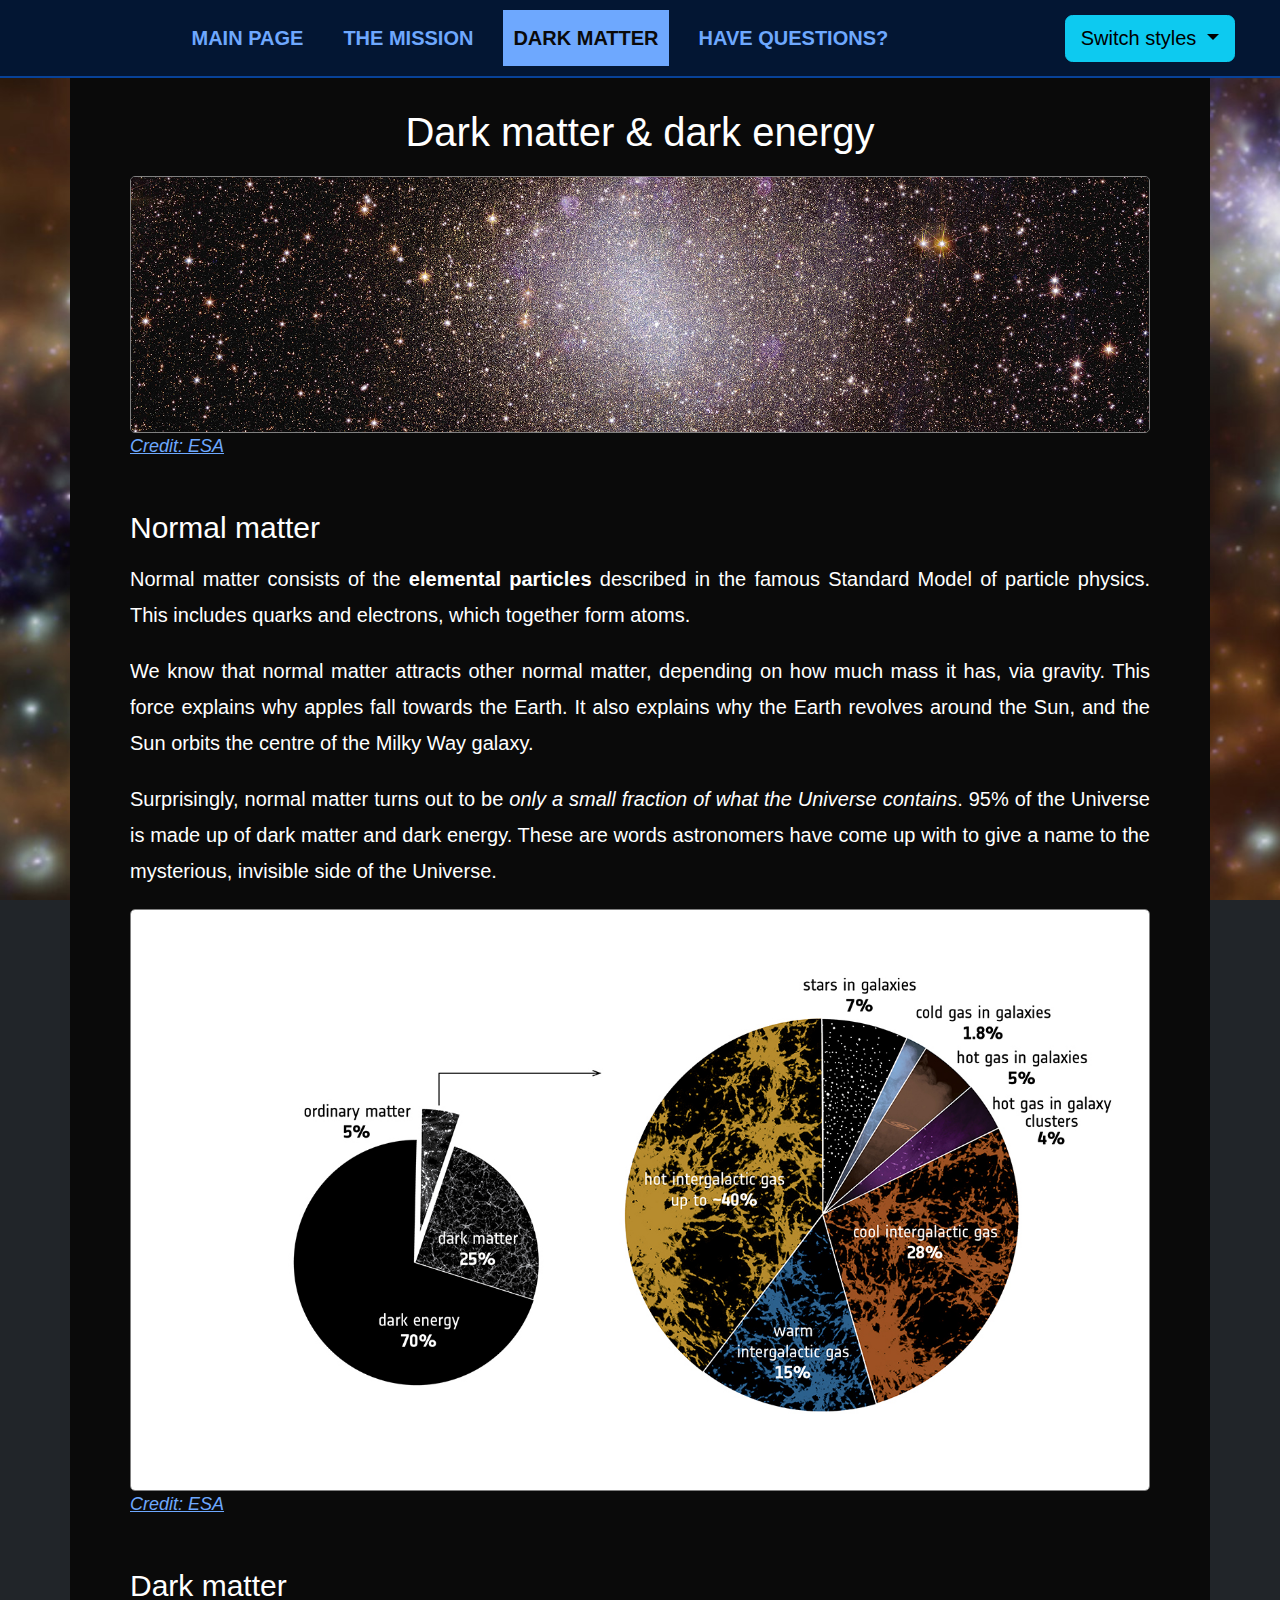
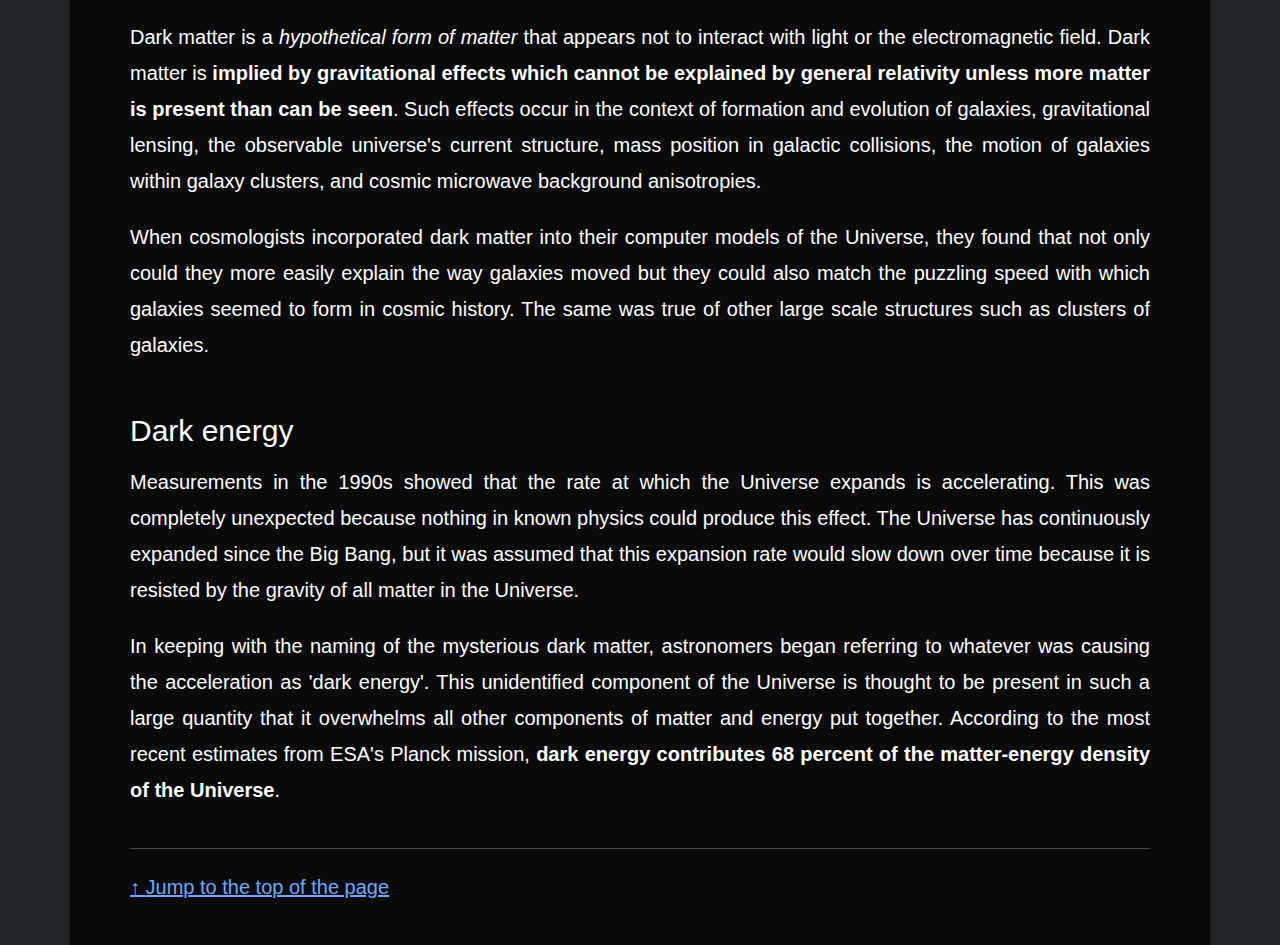
==== darkmatter.html @ 0a7fa9ac "initial" ====
<!DOCTYPE html>
<html lang="en" class="default">

<head>
    <meta charset="UTF-8">
    <meta name="viewport" content="width=device-width, initial-scale=1.0">
    <link href="https://cdn.jsdelivr.net/npm/bootstrap@5.3.3/dist/css/bootstrap.min.css" rel="stylesheet"
        integrity="sha384-QWTKZyjpPEjISv5WaRU9OFeRpok6YctnYmDr5pNlyT2bRjXh0JMhjY6hW+ALEwIH" crossorigin="anonymous">
    <link rel="stylesheet" href="./css/style.css">
    <title>Dark matter &amp; dark energy - Euclid space telescope</title>
</head>

<body data-bs-theme="dark">

    <!-- HEADER -->
    <header id="top">
        <div class="row">
            <div class="col-12">
                <nav>
                    <h2 class="visually-hidden">Jump within the page</h2>
                    <a href="#content" class="visually-hidden-focusable">Jump to content</a>
                </nav>
                <nav
                    class="navbar navbar-expand-lg bg-primary-subtle sticky-top border-bottom border-2 border-primary-subtle">
                    <div class="container-fluid">
                        <button class="navbar-toggler" type="button" data-bs-toggle="collapse"
                            data-bs-target="#navbarNav" aria-controls="navbarNav" aria-expanded="false"
                            aria-label="Toggle navigation">
                            <span class="navbar-toggler-icon"></span>
                        </button>
                        <div class="collapse navbar-collapse justify-content-center" id="navbarNav">
                            <div class="navbar-nav">
                                <a class="nav-link" href="./index.html">Main page</a>
                                <a class="nav-link" href="./mission.html">The mission</a>
                                <a class="nav-link active" aria-current="page" href="#">Dark matter</a>
                                <a class="nav-link" href="./questions.html">Have questions?</a>
                            </div><!-- navbar-nav -->
                        </div><!-- collapsing navbar -->

                        <aside class="dropdown">
                            <button class="btn btn-info dropdown-toggle" type="button" data-bs-toggle="dropdown"
                                aria-expanded="false">
                                Switch styles
                            </button>
                            <ul class="dropdown-menu">
                                <li><a class="dropdown-item theme" href="#" id="default">Default</a></li>
                                <li><a class="dropdown-item theme" href="#" id="large">Large text</a></li>
                                <li><a class="dropdown-item theme" href="#" id="contrast">High contrast</a></li>
                            </ul>
                        </aside>
                    </div><!-- container-fluid -->
                </nav><!-- navbar -->
            </div><!-- col -->
        </div><!-- row -->
    </header>


    <div class="container-lg">
        <!-- MAIN -->
        <main id="content">
            <article>
                <h1>Dark matter &amp; dark energy</h1>
                <a href="./media/NGC_6822.jpg" target="_blank">
                    <figure>
                        <img src="./media/NGC_6822_sm.jpg"
                            alt="A round white galaxy with stars in different colors around it">
                        <figcaption>Credit: ESA</figcaption>
                    </figure>
                </a>

                <!-- normal matter -->
                <section>
                    <h2>Normal matter</h2>
                    <p>Normal matter consists of the <strong>elemental particles</strong> described in the famous
                        Standard Model of
                        particle
                        physics. This
                        includes quarks and electrons, which together form atoms.</p>
                    <p>We know that normal matter attracts other normal matter, depending on how much mass it has, via
                        gravity.
                        This force
                        explains why apples fall towards the Earth. It also explains why the Earth revolves around the
                        Sun,
                        and
                        the Sun orbits
                        the centre of the Milky Way galaxy.</p>
                    <p>Surprisingly, normal matter turns out to be <em>only a small fraction of what the Universe
                            contains</em>.
                        95%
                        of
                        the Universe is
                        made up of dark matter and dark energy. These are words astronomers have come up with to give a
                        name
                        to
                        the mysterious,
                        invisible side of the Universe.</p>

                    <a href="./media/cosmic_matter.jpg" target="_blank">
                        <figure>

                            <img src="./media/cosmic_matter_sm.jpg"
                                alt="Two pie charts; the first one shows 70% dark energy, 25% dark matter, 5% ordinary matter; the second chart details the distribution of ordinary matter, with up to around 40% hot intergalactic gas, 15% warm intergalactic gas, 28% cool intergalactic gas, 4% hot gas in galaxy clusters, 5% hot gas in galaxies, 1.8% cold gas in galaxies, 7% stars in galaxies">
                            <figcaption>Credit: ESA</figcaption>
                        </figure>
                    </a>
                </section><!-- normal matter -->

                <!-- dark matter -->
                <section>
                    <h2>Dark matter</h2>
                    <p>Dark matter is a <em>hypothetical form of matter</em> that appears not to interact with light or
                        the
                        electromagnetic field. Dark
                        matter is <strong>implied by gravitational effects which cannot be explained by general
                            relativity
                            unless more
                            matter is present
                            than can be seen</strong>. Such effects occur in the context of formation and evolution of
                        galaxies,
                        gravitational lensing, the
                        observable universe's current structure, mass position in galactic collisions, the motion of
                        galaxies
                        within galaxy
                        clusters, and cosmic microwave background anisotropies.</p>
                    <p>When cosmologists incorporated dark matter into their computer models of the Universe, they found
                        that
                        not only could
                        they more easily explain the way galaxies moved but they could also match the puzzling speed
                        with which
                        galaxies seemed
                        to form in cosmic history. The same was true of other large scale structures such as clusters of
                        galaxies.</p>
                </section><!-- dark matter -->

                <!-- dark energy -->
                <section>
                    <h2>Dark energy</h2>
                    <p>Measurements in the 1990s showed that the rate at which the Universe expands is accelerating.
                        This was
                        completely
                        unexpected because nothing in known physics could produce this effect. The Universe has
                        continuously
                        expanded since the
                        Big Bang, but it was assumed that this expansion rate would slow down over time because it is
                        resisted
                        by the gravity of
                        all matter in the Universe.</p>
                    <p>In keeping with the naming of the mysterious dark matter, astronomers began referring to whatever
                        was
                        causing the
                        acceleration as 'dark energy'. This unidentified component of the Universe is thought to be
                        present in
                        such a large
                        quantity that it overwhelms all other components of matter and energy put together. According to
                        the
                        most recent
                        estimates from ESA's Planck mission, <strong>dark energy contributes 68 percent of the
                            matter-energy
                            density of
                            the Universe</strong>.</p>
                </section><!-- dark energy -->
            </article>
        </main>


        <!-- FOOTER -->
        <footer>
            <hr>
            <p><a href="#top" class="to_top">Jump to the top of the page</a></p>
        </footer>

    </div><!-- container -->

    <!-- Bootstrap JS -->
    <script src="https://cdn.jsdelivr.net/npm/bootstrap@5.3.3/dist/js/bootstrap.bundle.min.js"
        integrity="sha384-YvpcrYf0tY3lHB60NNkmXc5s9fDVZLESaAA55NDzOxhy9GkcIdslK1eN7N6jIeHz"
        crossorigin="anonymous"></script><!-- Bootstrap JS -->

    <script src="./js/theme.js"></script>
</body>
</html>
---- css/style.css ----
:root {
    font-size: 20px;
}

:root.large,
:root.contrast {
    font-size: 24px;
}

:root.default,
:root.large {
    --bg: #0a0a0a;
    --text: white;
    --link: #6ea8fe;
    --link-visited: #c83cc8;
    --nav-bg: #031633;
    --nav-border: #084298;
    --media-border: gray;
}

:root.contrast {
    --bg: black;
    --text: yellow;
    --link: #9896fd;
    --link-visited: #1a891a;
    --nav-bg: #0a0a0a;
    --nav-border: var(--text);
    --media-border: white;
}

body {
    background-image: url('../media/background.jpg');
    background-attachment: fixed;
    background-size: cover;
    color: var(--text);
    font-size: 1rem;
    line-height: 1.8rem;
    font-family: "Segoe UI", Arial, sans-serif;
    text-align: justify;
}

body.video-transcript {
    background-image: none;
    background-color: black;
}

.row,
.col-12 {
    max-width: 100%;
    margin: 0 0;
    padding: 0 0;
}

.container-lg {
    background-color: var(--bg);
    margin: 0 auto;
    padding: 0.5rem 3rem 1rem 3rem;
}

.container-lg a {
    color: var(--link);
}

.container-lg a:visited {
    color: var(--link-visited);
}



/* HEADER */
.navbar {
    background-color: var(--nav-bg) !important;
    border-bottom: 2px solid var(--nav-border) !important;
}

.nav-link {
    text-transform: uppercase;
    font-weight: bold;
    margin: 0 0.5em;
}

.nav-link {
    color: var(--link);
}

.nav-link[aria-current=page],
.nav-link:hover {
    background-color: var(--link) !important;
    color: var(--bg) !important;
}

.navbar-toggler {
    background-color: var(--nav-bg);
    border: 3px solid var(--link);
    color: var(--link);
}

.navbar-toggler:hover {
    background-color: var(--link);
}

.dropdown-toggle {
    font-size: 1em;
    margin-right: 1.5em;
}

.dropdown-menu {
    font-size: 1em;
    background-color: black;
}

.dropdown-item.active {
    background-color: #0c52bb;
}

.dropdown-item:not(.active):hover {
    background-color: #212121;
}

#default,
#large {
    color: white;
}

#large,
#contrast {
    font-size: 1.3em;
}

#contrast {
    color: yellow;
}
/* HEADER END */



/* MAIN */
h1 {
    font-size: 2em;
    text-align: center;
    margin: 0.5em 0;
}

h2 {
    font-size: 1.5em;
    margin: 1em 0 0.5em 0;
}

h3 {
    font-size: 1.2em;
    margin: 1em 0 0.5em 0;
}

.lead {
    font-size: 1.2em;
}

img,
video {
    width: 100%;
    border: 1px solid var(--media-border);
    border-radius: 5px;
}

figcaption {
    font-size: 0.9em;
    line-height: 1.5em;
    font-style: italic;
}

.thumbnail {
    margin-bottom: 0.5em;
    width: 30%;
}

.thumbnail-left {
    margin-right: 1em;
    float: left;
}

.thumbnail-right {
    margin-left: 1em;
    float: right;
}

li {
    text-align: left;
}

section {
    overflow: hidden;
}

caption {
    color: var(--text);
}

form .col-12 {
    padding: 0.5em;
}

input[type=submit],
input[type=submit]:hover,
input[type=reset],
input[type=reset]:hover {
    color: white;
}

input[type=submit] {
    background-color: #0c52bb;
}

input[type=submit]:hover {
    background-color: #084196;
}

input[type=reset] {
    background-color: #ae091a;
}

input[type=reset]:hover {
    background-color: #970716;
}

.print-only {
    display: none;
}

.transcript {
    color: black !important;
}
/* MAIN END */



/* FOOTER */
.to_top::before {
    content: "\2191  ";
}
/* FOOTER END */



/* TRANSCRIPT */
.description {
    font-style: italic;
}

.description::before {
    content: "[";
}

.description::after {
    content: "]";
}

.speaker {
    font-weight: bold;
}
/* TRANSCRIPT END */



@media screen and (max-width: 991px) {
    body {
        background-image: none;
    }

    .container-lg {
        padding: 0.5rem 1rem 1rem 1rem;
    }

    .thumbnail {
        width: 100%;
    }

    #navbarNav {
        margin: 0.5em 0;
    }

    .nav-link {
        padding-left: 0.5em;
    }
}



@media print {
    body {
        line-height: 1.5rem;
    }

    .container-lg {
        margin: 0;
    }

    body,
    caption,
    th,
    td {
        color: black !important;
    }

    header,
    footer,
    .submission,
    video,
    .transcript {
        display: none;
    }

    a::after {
        content: " (" attr(href) ")";
    }

    a:link, a:visited {
        color: #6ea8fe !important;
        word-wrap: break-word;
    }

    h1,
    h2,
    h3 {
        line-height: 1rem;
    }

    .print-only {
        display: inline;
    }

    figure {
        width: 70%;
        margin: 0 auto;
    }

    th, td {
        border: 1px solid black;
    }

    abbr {
        text-decoration: none !important;
    }

    textarea,
    input {
        background-color: white !important;
    }
}
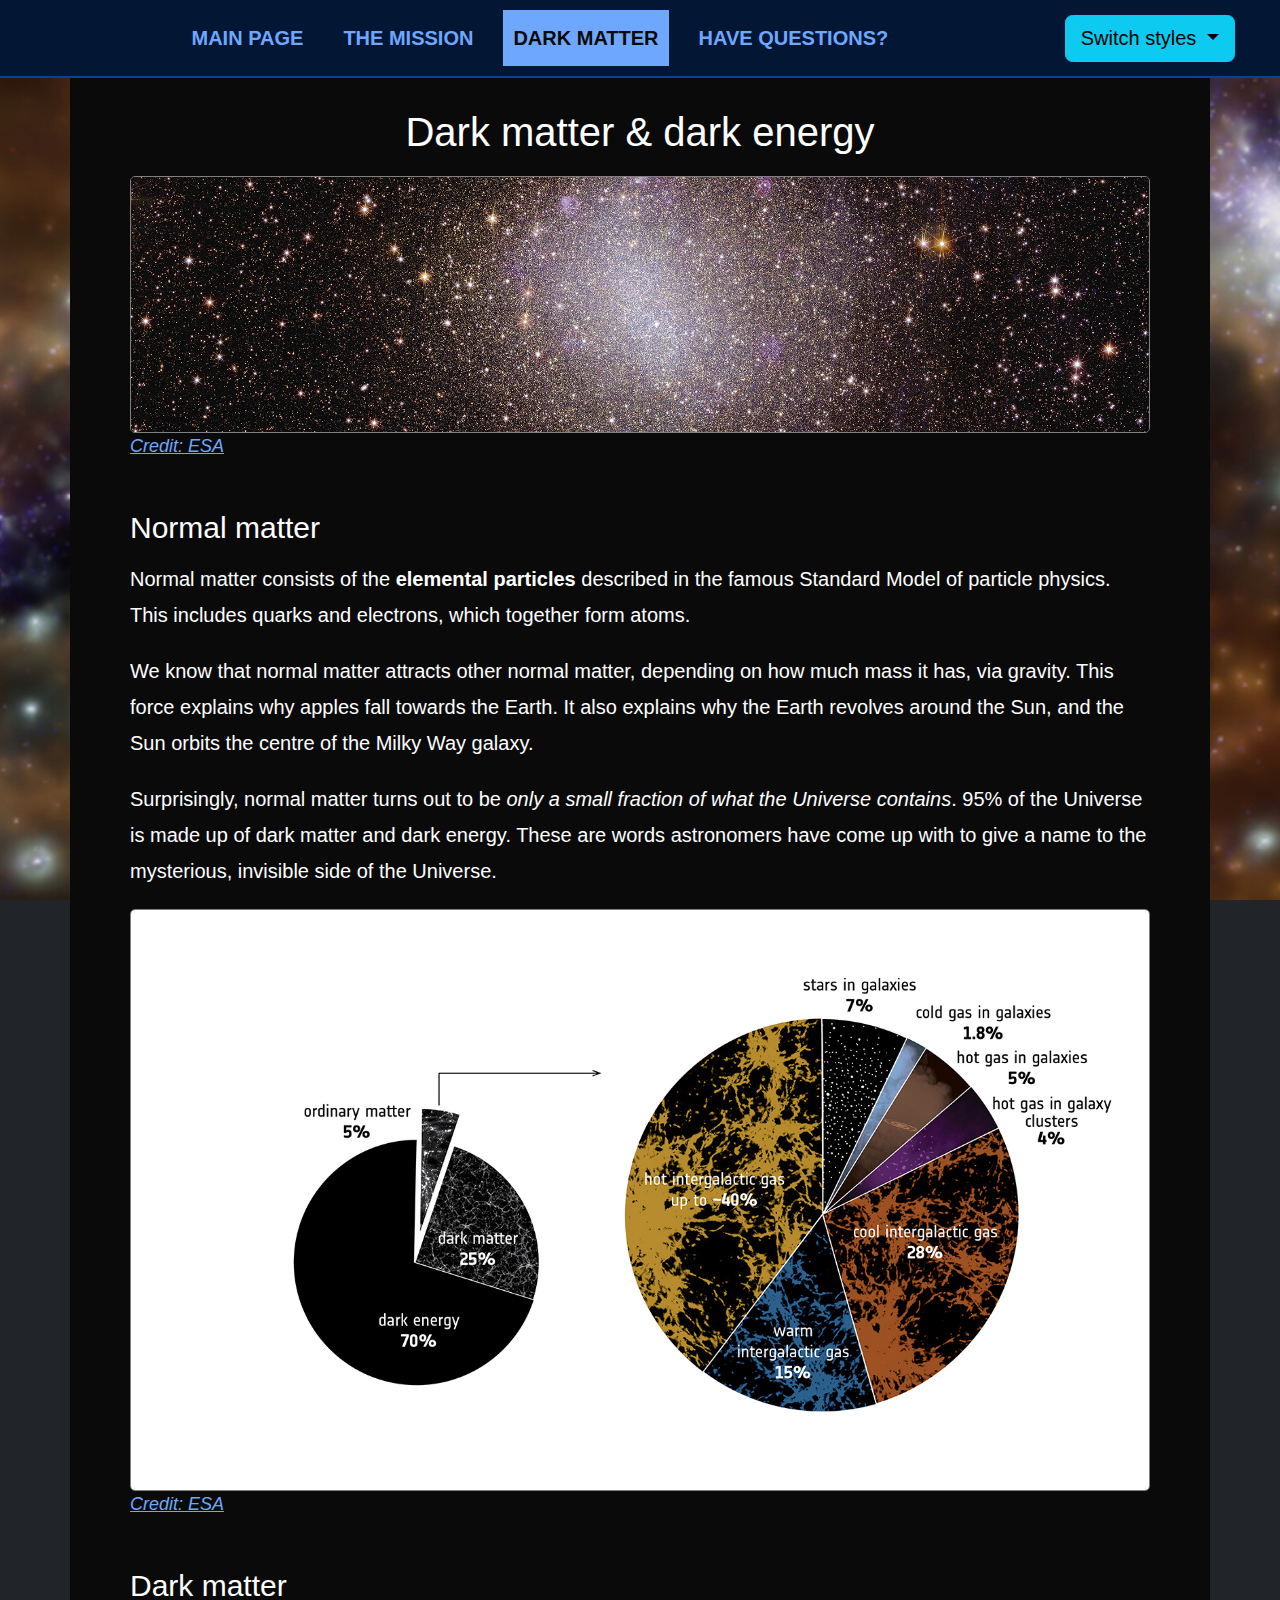
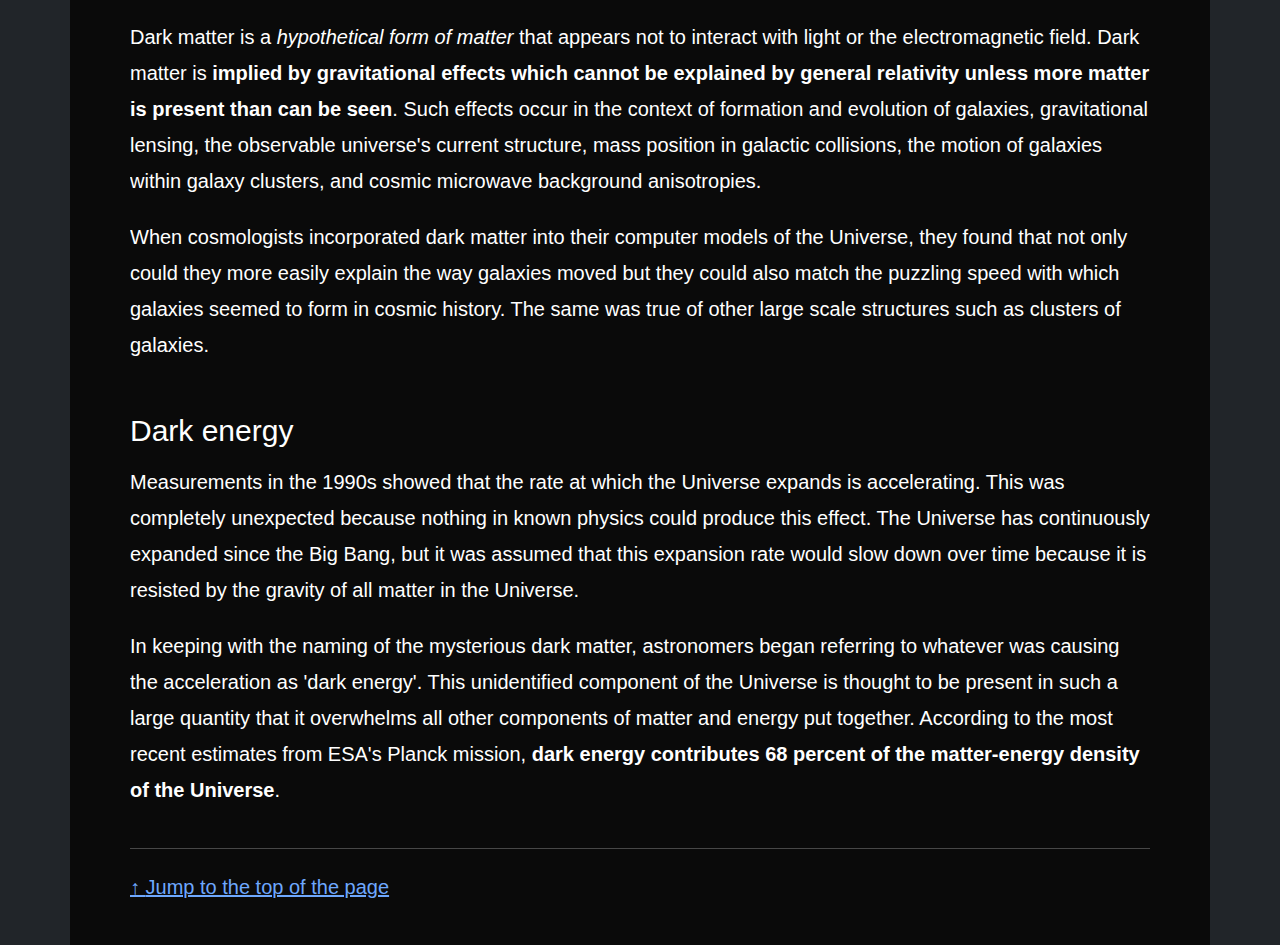
==== commit 03bd08bc: "final" ====
--- a/darkmatter.html
+++ b/darkmatter.html
@@ -72,34 +72,22 @@
                 <section>
                     <h2>Normal matter</h2>
                     <p>Normal matter consists of the <strong>elemental particles</strong> described in the famous
-                        Standard Model of
-                        particle
-                        physics. This
-                        includes quarks and electrons, which together form atoms.</p>
+                        Standard Model of particle physics. This includes quarks and electrons, which together form atoms.</p>
                     <p>We know that normal matter attracts other normal matter, depending on how much mass it has, via
-                        gravity.
-                        This force
-                        explains why apples fall towards the Earth. It also explains why the Earth revolves around the
-                        Sun,
-                        and
-                        the Sun orbits
-                        the centre of the Milky Way galaxy.</p>
+                        gravity. This force explains why apples fall towards the Earth. It also explains why the Earth
+                        revolves around the Sun, and the Sun orbits the centre of the Milky Way galaxy.</p>
                     <p>Surprisingly, normal matter turns out to be <em>only a small fraction of what the Universe
-                            contains</em>.
-                        95%
-                        of
-                        the Universe is
-                        made up of dark matter and dark energy. These are words astronomers have come up with to give a
-                        name
-                        to
-                        the mysterious,
-                        invisible side of the Universe.</p>
+                        contains</em>. 95% of the Universe is made up of dark matter and dark energy. These are words
+                        astronomers have come up with to give a name to the mysterious, invisible side of the Universe.</p>
 
                     <a href="./media/cosmic_matter.jpg" target="_blank">
                         <figure>
 
                             <img src="./media/cosmic_matter_sm.jpg"
-                                alt="Two pie charts; the first one shows 70% dark energy, 25% dark matter, 5% ordinary matter; the second chart details the distribution of ordinary matter, with up to around 40% hot intergalactic gas, 15% warm intergalactic gas, 28% cool intergalactic gas, 4% hot gas in galaxy clusters, 5% hot gas in galaxies, 1.8% cold gas in galaxies, 7% stars in galaxies">
+                                alt="Two pie charts; the first one shows 70% dark energy, 25% dark matter, 5% ordinary matter; 
+                                the second chart details the distribution of ordinary matter, with up to around 40% hot intergalactic gas, 
+                                15% warm intergalactic gas, 28% cool intergalactic gas, 4% hot gas in galaxy clusters, 5% hot gas in galaxies, 
+                                1.8% cold gas in galaxies, 7% stars in galaxies">
                             <figcaption>Credit: ESA</figcaption>
                         </figure>
                     </a>
@@ -109,55 +97,29 @@
                 <section>
                     <h2>Dark matter</h2>
                     <p>Dark matter is a <em>hypothetical form of matter</em> that appears not to interact with light or
-                        the
-                        electromagnetic field. Dark
-                        matter is <strong>implied by gravitational effects which cannot be explained by general
-                            relativity
-                            unless more
-                            matter is present
-                            than can be seen</strong>. Such effects occur in the context of formation and evolution of
-                        galaxies,
-                        gravitational lensing, the
-                        observable universe's current structure, mass position in galactic collisions, the motion of
-                        galaxies
-                        within galaxy
-                        clusters, and cosmic microwave background anisotropies.</p>
+                        the electromagnetic field. Dark matter is <strong>implied by gravitational effects which cannot
+                        be explained by general relativity unless more matter is present than can be seen</strong>.
+                        Such effects occur in the context of formation and evolution of galaxies, gravitational lensing,
+                        the observable universe's current structure, mass position in galactic collisions, the motion of
+                        galaxies within galaxy clusters, and cosmic microwave background anisotropies.</p>
                     <p>When cosmologists incorporated dark matter into their computer models of the Universe, they found
-                        that
-                        not only could
-                        they more easily explain the way galaxies moved but they could also match the puzzling speed
-                        with which
-                        galaxies seemed
-                        to form in cosmic history. The same was true of other large scale structures such as clusters of
-                        galaxies.</p>
+                        that not only could they more easily explain the way galaxies moved but they could also match the
+                        puzzling speed with which galaxies seemed to form in cosmic history. The same was true of other
+                        large scale structures such as clusters of galaxies.</p>
                 </section><!-- dark matter -->
 
                 <!-- dark energy -->
                 <section>
                     <h2>Dark energy</h2>
                     <p>Measurements in the 1990s showed that the rate at which the Universe expands is accelerating.
-                        This was
-                        completely
-                        unexpected because nothing in known physics could produce this effect. The Universe has
-                        continuously
-                        expanded since the
-                        Big Bang, but it was assumed that this expansion rate would slow down over time because it is
-                        resisted
-                        by the gravity of
-                        all matter in the Universe.</p>
+                        This was completely unexpected because nothing in known physics could produce this effect.
+                        The Universe has continuously expanded since the Big Bang, but it was assumed that this expansion
+                        rate would slow down over time because it is resisted by the gravity of all matter in the Universe.</p>
                     <p>In keeping with the naming of the mysterious dark matter, astronomers began referring to whatever
-                        was
-                        causing the
-                        acceleration as 'dark energy'. This unidentified component of the Universe is thought to be
-                        present in
-                        such a large
-                        quantity that it overwhelms all other components of matter and energy put together. According to
-                        the
-                        most recent
-                        estimates from ESA's Planck mission, <strong>dark energy contributes 68 percent of the
-                            matter-energy
-                            density of
-                            the Universe</strong>.</p>
+                        was causing the acceleration as 'dark energy'. This unidentified component of the Universe is thought
+                        to be present in such a large quantity that it overwhelms all other components of matter and energy
+                        put together. According to the most recent estimates from ESA's Planck mission, <strong>dark energy
+                        contributes 68 percent of the matter-energy density of the Universe</strong>.</p>
                 </section><!-- dark energy -->
             </article>
         </main>
--- a/css/style.css
+++ b/css/style.css
@@ -36,7 +36,7 @@
     font-size: 1rem;
     line-height: 1.8rem;
     font-family: "Segoe UI", Arial, sans-serif;
-    text-align: justify;
+    text-align: left;
 }
 
 body.video-transcript {
